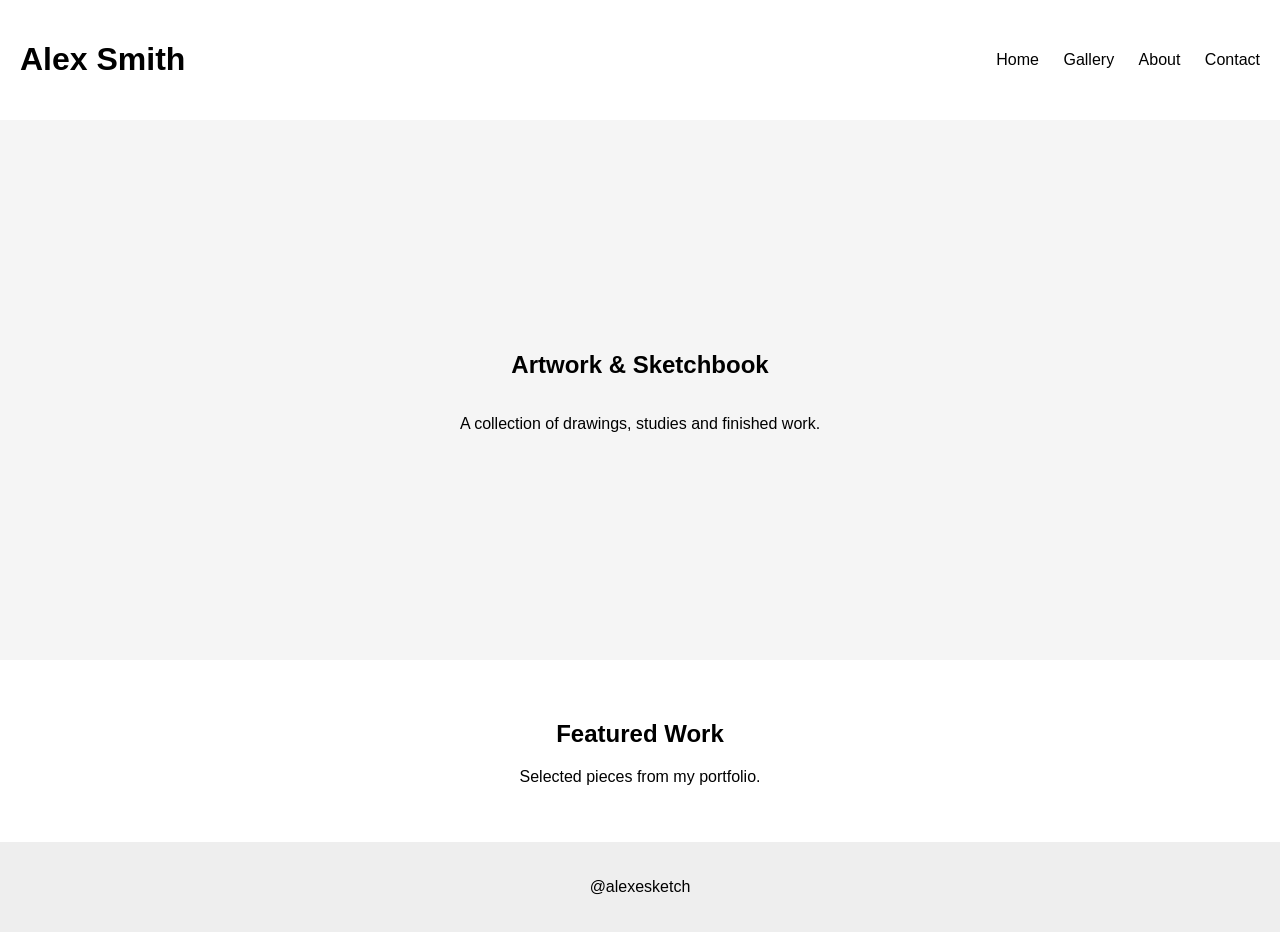
==== index.html @ d4581555 "Update wording on homepage" ====
<!DOCTYPE html>
<html lang="en">

<head>
  <meta charset="UTF-8">
  <title>Alex's Art Portfolio</title>
  <link rel="stylesheet" href="styles.css">
</head>

<body>

<header>
  <h1>Alex Smith</h1>
  <nav>
    <a href="index.html">Home</a>
    <a href="gallery.html">Gallery</a>
    <a href="about.html">About</a>
    <a href="contact.html">Contact</a>
  </nav>
</header>

<section class="hero">
  <h2>Artwork & Sketchbook</h2>
  <p>A collection of drawings, studies and finished work.</p>
</section>

<section class="featured">
  <h2>Featured Work</h2>
  <p>Selected pieces from my portfolio.</p>
</section>

<footer>
  <p>@alexesketch</p>
</footer>

</body>

</html>
---- styles.css ----
body {
  font-family: Arial, sans-serif;
  margin: 0;
}

header {
  display: flex;
  justify-content: space-between;
  align-items: center;
  padding: 20px;
}

nav a {
  margin-left: 20px;
  text-decoration: none;
  color: black;
}

.hero {
  height: 60vh;
  display: flex;
  flex-direction: column;
  justify-content: center;
  align-items: center;
  background: #f5f5f5;
}

.featured {
  padding: 40px;
  text-align: center;
}

footer {
  padding: 20px;
  text-align: center;
  background: #eee;
}
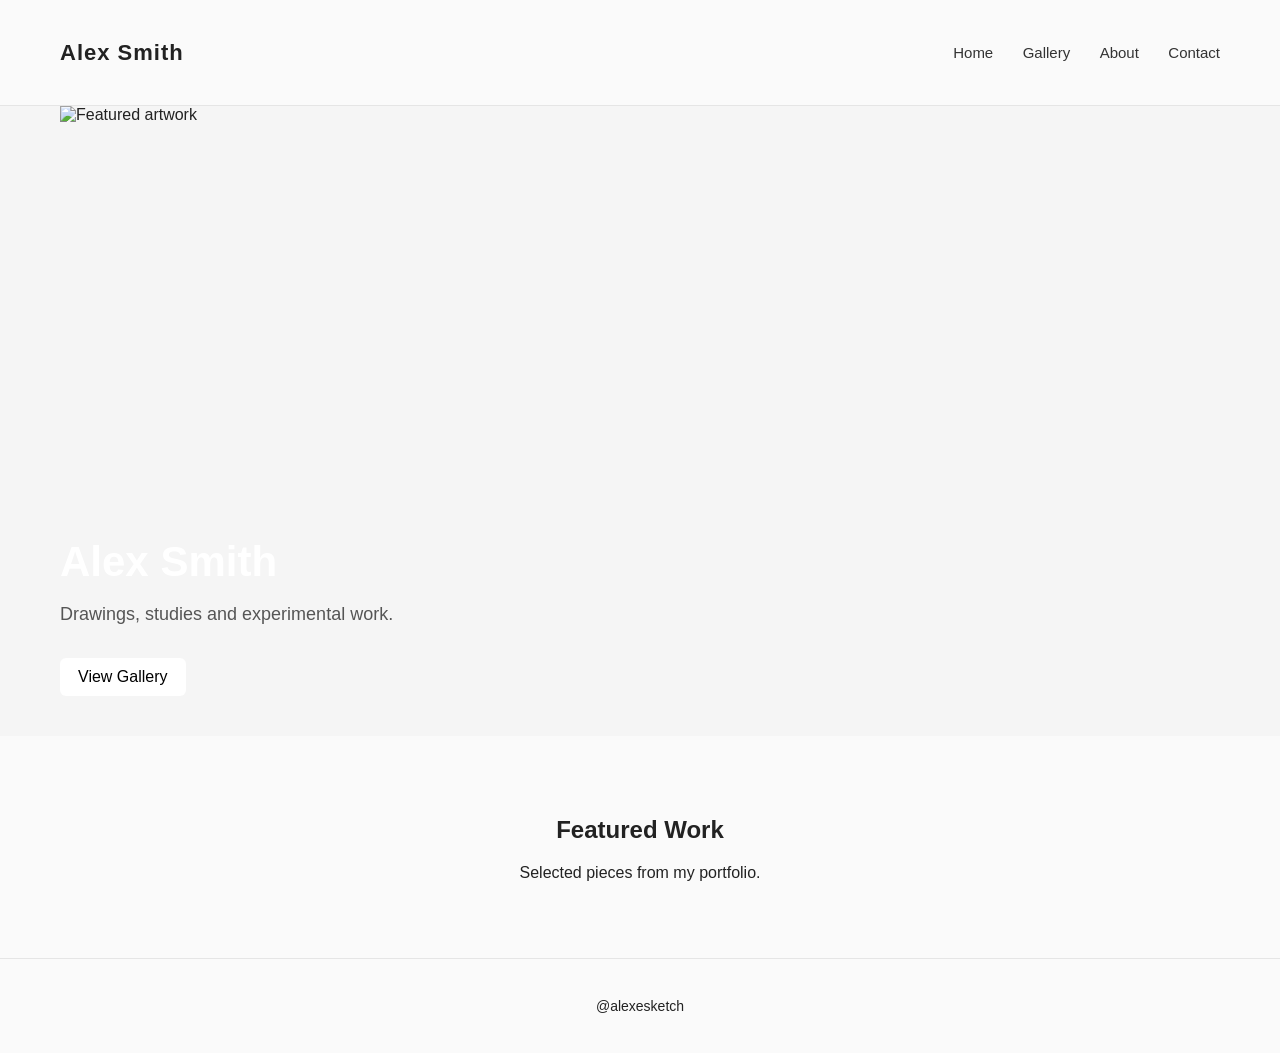
==== commit 4c8fab4b: "Add homepage hero artwork" ====
--- a/index.html
+++ b/index.html
@@ -20,8 +20,13 @@
 </header>
 
 <section class="hero">
-  <h2>Artwork & Sketchbook</h2>
-  <p>A collection of drawings, studies and finished work.</p>
+  <img src="https://picsum.photos/1600/900?random=20" alt="Featured artwork">
+
+  <div class="hero-text">
+    <h2>Alex Smith</h2>
+    <p>Drawings, studies and experimental work.</p>
+    <a href="gallery.html" class="hero-button">View Gallery</a>
+  </div>
 </section>
 
 <section class="featured">
--- a/styles.css
+++ b/styles.css
@@ -1,37 +1,146 @@
+/* Reset some default browser styles */
 body {
+  margin: 0;
   font-family: Arial, sans-serif;
-  margin: 0;
+  color: #222;
+  background-color: #fafafa;
 }
 
+/* Header + navigation */
 header {
   display: flex;
   justify-content: space-between;
   align-items: center;
-  padding: 20px;
+  padding: 25px 60px;
+  border-bottom: 1px solid #e5e5e5;
+}
+
+header h1 {
+  font-size: 22px;
+  letter-spacing: 1px;
 }
 
 nav a {
-  margin-left: 20px;
+  margin-left: 25px;
   text-decoration: none;
-  color: black;
+  color: #333;
+  font-size: 15px;
 }
 
+nav a:hover {
+  color: #000;
+}
+
+/* Hero section */
 .hero {
   height: 60vh;
   display: flex;
   flex-direction: column;
   justify-content: center;
-  align-items: center;
+  padding-left: 60px;
   background: #f5f5f5;
 }
 
+.hero h2 {
+  font-size: 40px;
+  margin-bottom: 10px;
+}
+
+.hero p {
+  font-size: 18px;
+  color: #555;
+}
+
+/* Featured section */
 .featured {
-  padding: 40px;
+  padding: 60px;
   text-align: center;
 }
 
+.featured h2 {
+  margin-bottom: 20px;
+}
+
+/* Footer */
 footer {
-  padding: 20px;
+  padding: 25px;
   text-align: center;
-  background: #eee;
+  font-size: 14px;
+  border-top: 1px solid #e5e5e5;
+}
+/* Page wrapper */
+.page {
+  padding: 40px 60px 80px;
+}
+
+.page-title {
+  margin: 0;
+  font-size: 28px;
+}
+
+.page-subtitle {
+  margin-top: 8px;
+  color: #555;
+}
+
+/* Artsy masonry-style gallery */
+.gallery {
+  margin-top: 30px;
+  columns: 3 260px;     /* number of columns + minimum column width */
+  column-gap: 18px;
+}
+
+.tile {
+  display: inline-block; /* required for column layout */
+  width: 100%;
+  margin: 0 0 18px;
+  border-radius: 12px;
+  overflow: hidden;
+  background: #fff;
+  border: 1px solid #e5e5e5;
+  transition: transform 0.12s ease, box-shadow 0.12s ease;
+}
+
+.tile img {
+  width: 100%;
+  height: auto;          /* key: lets images keep natural heights */
+  display: block;
+}
+
+.tile:hover {
+  transform: translateY(-2px);
+  box-shadow: 0 10px 24px rgba(0,0,0,0.08);
+}
+.hero {
+  position: relative;
+  height: 70vh;
+  overflow: hidden;
+}
+
+.hero img {
+  width: 100%;
+  height: 100%;
+  object-fit: cover;
+}
+
+.hero-text {
+  position: absolute;
+  bottom: 40px;
+  left: 60px;
+  color: white;
+}
+
+.hero-text h2 {
+  font-size: 42px;
+  margin: 0;
+}
+
+.hero-button {
+  display: inline-block;
+  margin-top: 15px;
+  padding: 10px 18px;
+  background: white;
+  color: black;
+  text-decoration: none;
+  border-radius: 6px;
 }
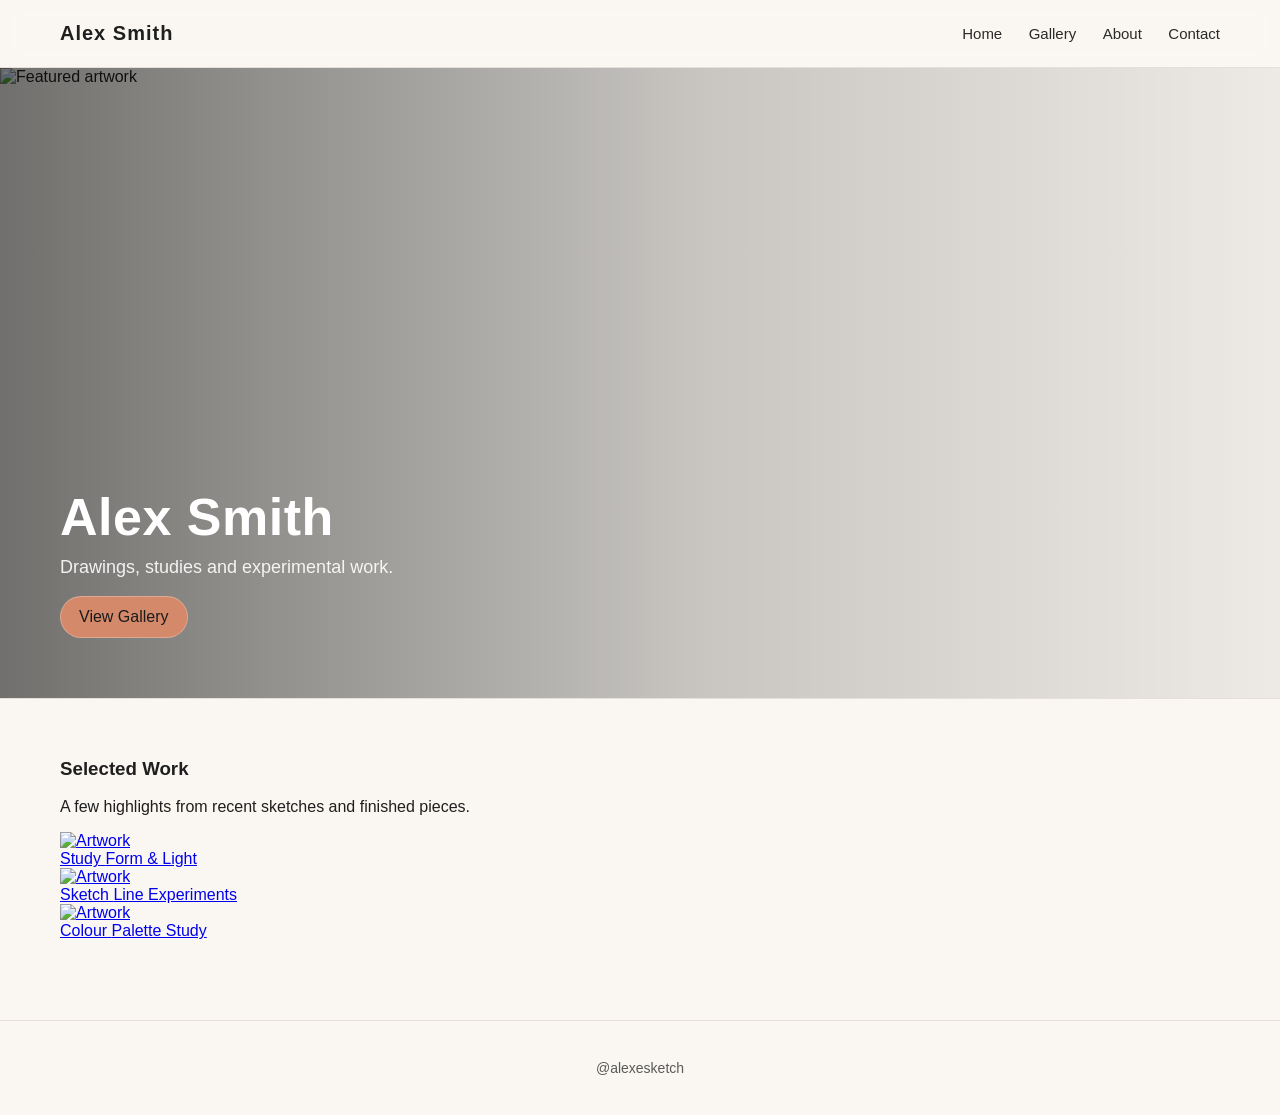
==== commit bb9e661d: "Add featured artwork section to homepage" ====
--- a/index.html
+++ b/index.html
@@ -29,10 +29,42 @@
   </div>
 </section>
 
-<section class="featured">
-  <h2>Featured Work</h2>
-  <p>Selected pieces from my portfolio.</p>
-</section>
+<main class="page">
+
+  <section class="intro">
+    <h3>Selected Work</h3>
+    <p>A few highlights from recent sketches and finished pieces.</p>
+  </section>
+
+  <section class="featured-grid">
+
+    <a class="featured-card" href="gallery.html">
+      <img src="https://picsum.photos/800/900?random=31" alt="Artwork">
+      <div class="cap">
+        <span class="tag">Study</span>
+        <span class="title">Form & Light</span>
+      </div>
+    </a>
+
+    <a class="featured-card" href="gallery.html">
+      <img src="https://picsum.photos/900/700?random=32" alt="Artwork">
+      <div class="cap">
+        <span class="tag">Sketch</span>
+        <span class="title">Line Experiments</span>
+      </div>
+    </a>
+
+    <a class="featured-card" href="gallery.html">
+      <img src="https://picsum.photos/900/1100?random=33" alt="Artwork">
+      <div class="cap">
+        <span class="tag">Colour</span>
+        <span class="title">Palette Study</span>
+      </div>
+    </a>
+
+  </section>
+
+</main>
 
 <footer>
   <p>@alexesketch</p>
--- a/styles.css
+++ b/styles.css
@@ -1,73 +1,115 @@
-/* Reset some default browser styles */
+/* ---- Theme (easy colour control) ---- */
+:root{
+  --bg: #faf7f2;        /* warm paper */
+  --ink: #1f1f1f;
+  --muted: #5a5a5a;
+  --accent: #2f6f6d;    /* deep teal */
+  --accent2: #d48a6a;   /* warm terracotta */
+  --card: #ffffff;
+  --line: #e7e0d8;
+}
+
+/* Reset / base */
 body {
   margin: 0;
   font-family: Arial, sans-serif;
-  color: #222;
-  background-color: #fafafa;
+  color: var(--ink);
+  background-color: var(--bg);
 }
 
-/* Header + navigation */
+/* Header + navigation (sticky + sits above hero) */
 header {
   display: flex;
   justify-content: space-between;
   align-items: center;
-  padding: 25px 60px;
-  border-bottom: 1px solid #e5e5e5;
+  padding: 22px 60px;
+  position: sticky;
+  top: 0;
+  z-index: 10;
+
+  background: rgba(250, 247, 242, 0.88);
+  backdrop-filter: blur(10px);
+  border-bottom: 1px solid var(--line);
 }
 
 header h1 {
-  font-size: 22px;
+  font-size: 20px;
   letter-spacing: 1px;
+  margin: 0;
 }
 
 nav a {
-  margin-left: 25px;
+  margin-left: 22px;
   text-decoration: none;
-  color: #333;
+  color: #2a2a2a;
   font-size: 15px;
 }
 
 nav a:hover {
-  color: #000;
+  color: var(--accent);
 }
 
-/* Hero section */
+/* Hero section (single definition, no overlap, more artsy) */
 .hero {
-  height: 60vh;
-  display: flex;
-  flex-direction: column;
-  justify-content: center;
-  padding-left: 60px;
-  background: #f5f5f5;
+  position: relative;
+  height: 70vh;
+  min-height: 420px;
+  overflow: hidden;
+  border-bottom: 1px solid var(--line);
 }
 
-.hero h2 {
-  font-size: 40px;
-  margin-bottom: 10px;
+.hero img {
+  width: 100%;
+  height: 100%;
+  object-fit: cover;
+  display: block;
 }
 
-.hero p {
-  font-size: 18px;
-  color: #555;
+/* overlay so text is readable */
+.hero::after{
+  content:"";
+  position:absolute;
+  inset:0;
+  background: linear-gradient(
+    90deg,
+    rgba(0,0,0,0.55) 0%,
+    rgba(0,0,0,0.20) 55%,
+    rgba(0,0,0,0.05) 100%
+  );
 }
 
-/* Featured section */
-.featured {
-  padding: 60px;
-  text-align: center;
+.hero-text {
+  position: absolute;
+  left: 60px;
+  bottom: 60px;
+  z-index: 1;
+  color: white;
+  max-width: 560px;
 }
 
-.featured h2 {
-  margin-bottom: 20px;
+.hero-text h2 {
+  font-size: 52px;
+  margin: 0;
+  letter-spacing: 0.5px;
 }
 
-/* Footer */
-footer {
-  padding: 25px;
-  text-align: center;
-  font-size: 14px;
-  border-top: 1px solid #e5e5e5;
+.hero-text p {
+  font-size: 18px;
+  margin: 10px 0 0;
+  color: rgba(255,255,255,0.9);
 }
+
+.hero-button {
+  display: inline-block;
+  margin-top: 18px;
+  padding: 11px 18px;
+  background: var(--accent2);
+  color: #1b1b1b;
+  text-decoration: none;
+  border-radius: 999px;
+  border: 1px solid rgba(255,255,255,0.25);
+}
+
 /* Page wrapper */
 .page {
   padding: 40px 60px 80px;
@@ -80,7 +122,7 @@
 
 .page-subtitle {
   margin-top: 8px;
-  color: #555;
+  color: var(--muted);
 }
 
 /* Artsy masonry-style gallery */
@@ -96,8 +138,8 @@
   margin: 0 0 18px;
   border-radius: 12px;
   overflow: hidden;
-  background: #fff;
-  border: 1px solid #e5e5e5;
+  background: var(--card);
+  border: 1px solid var(--line);
   transition: transform 0.12s ease, box-shadow 0.12s ease;
 }
 
@@ -111,36 +153,24 @@
   transform: translateY(-2px);
   box-shadow: 0 10px 24px rgba(0,0,0,0.08);
 }
-.hero {
-  position: relative;
-  height: 70vh;
-  overflow: hidden;
+
+/* Footer */
+footer {
+  padding: 25px;
+  text-align: center;
+  font-size: 14px;
+  border-top: 1px solid var(--line);
+  color: var(--muted);
 }
 
-.hero img {
-  width: 100%;
-  height: 100%;
-  object-fit: cover;
+/* Responsive tweaks */
+@media (max-width: 900px) {
+  header { padding: 18px 24px; }
+  .page { padding: 28px 24px 60px; }
+  .hero-text { left: 24px; bottom: 28px; }
+  .hero-text h2 { font-size: 38px; }
 }
 
-.hero-text {
-  position: absolute;
-  bottom: 40px;
-  left: 60px;
-  color: white;
-}
-
-.hero-text h2 {
-  font-size: 42px;
-  margin: 0;
-}
-
-.hero-button {
-  display: inline-block;
-  margin-top: 15px;
-  padding: 10px 18px;
-  background: white;
-  color: black;
-  text-decoration: none;
-  border-radius: 6px;
+@media (max-width: 520px) {
+  nav a { margin-left: 14px; }
 }
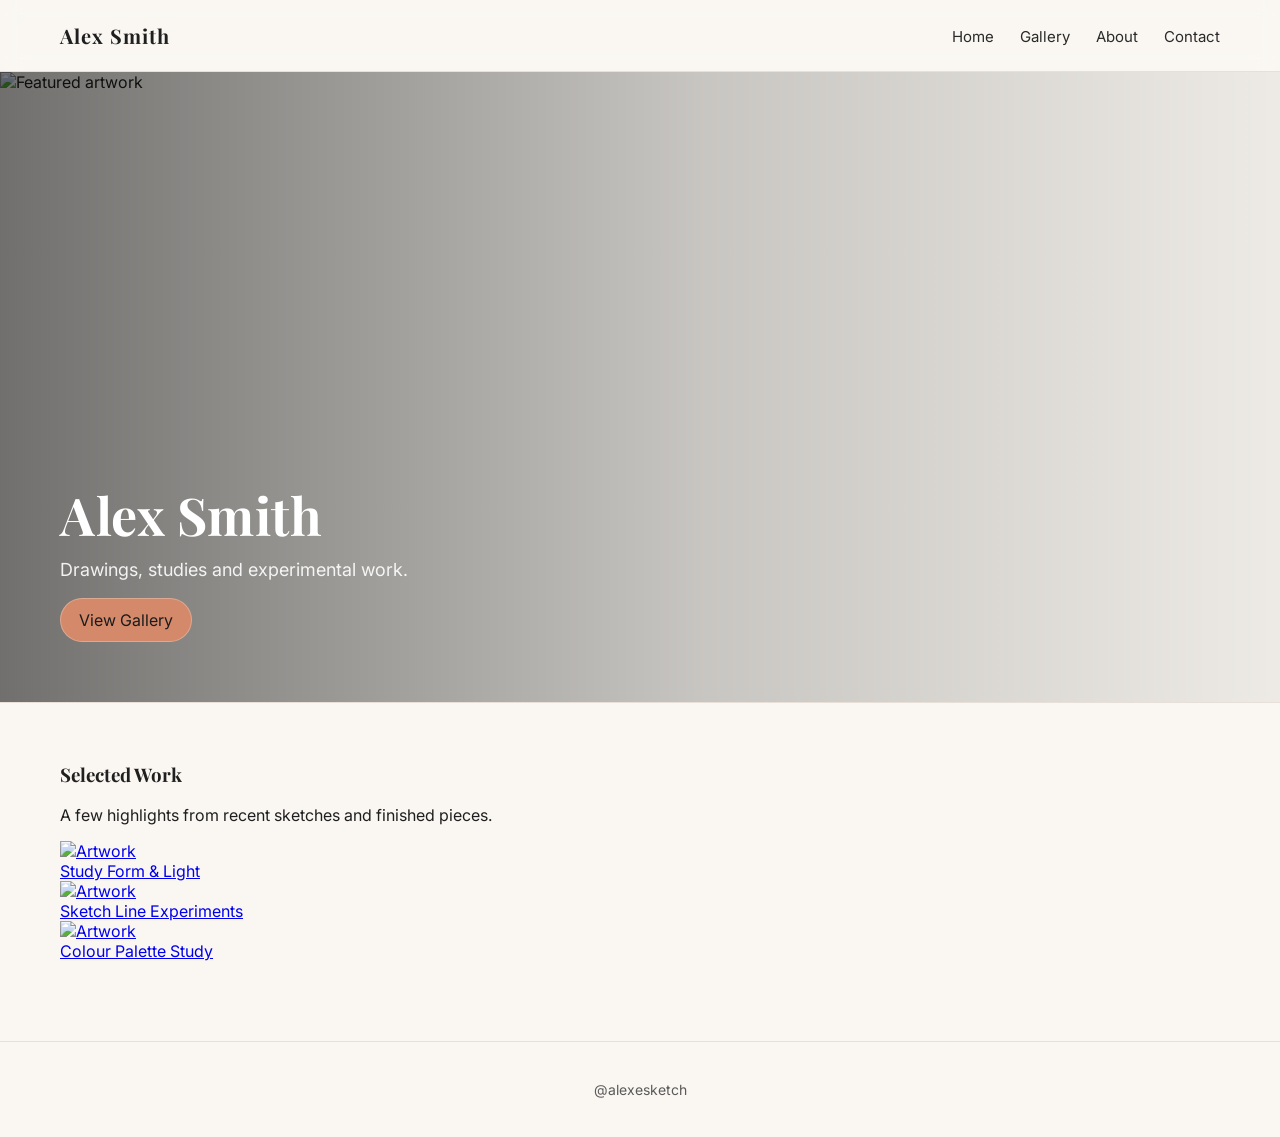
==== commit a96e687d: "Add portfolio typography" ====
--- a/index.html
+++ b/index.html
@@ -4,7 +4,12 @@
 <head>
   <meta charset="UTF-8">
   <title>Alex's Art Portfolio</title>
-  <link rel="stylesheet" href="styles.css">
+  <link rel="preconnect" href="https://fonts.googleapis.com">
+<link rel="preconnect" href="https://fonts.gstatic.com" crossorigin>
+
+<link href="https://fonts.googleapis.com/css2?family=Inter:wght@300;400;500&family=Playfair+Display:wght@500;600&display=swap" rel="stylesheet">
+
+<link rel="stylesheet" href="styles.css">
 </head>
 
 <body>
--- a/styles.css
+++ b/styles.css
@@ -12,11 +12,13 @@
 /* Reset / base */
 body {
   margin: 0;
-  font-family: Arial, sans-serif;
+  font-family: 'Inter', sans-serif;
   color: var(--ink);
   background-color: var(--bg);
 }
-
+h1, h2, h3 {
+  font-family: 'Playfair Display', serif;
+}
 /* Header + navigation (sticky + sits above hero) */
 header {
   display: flex;
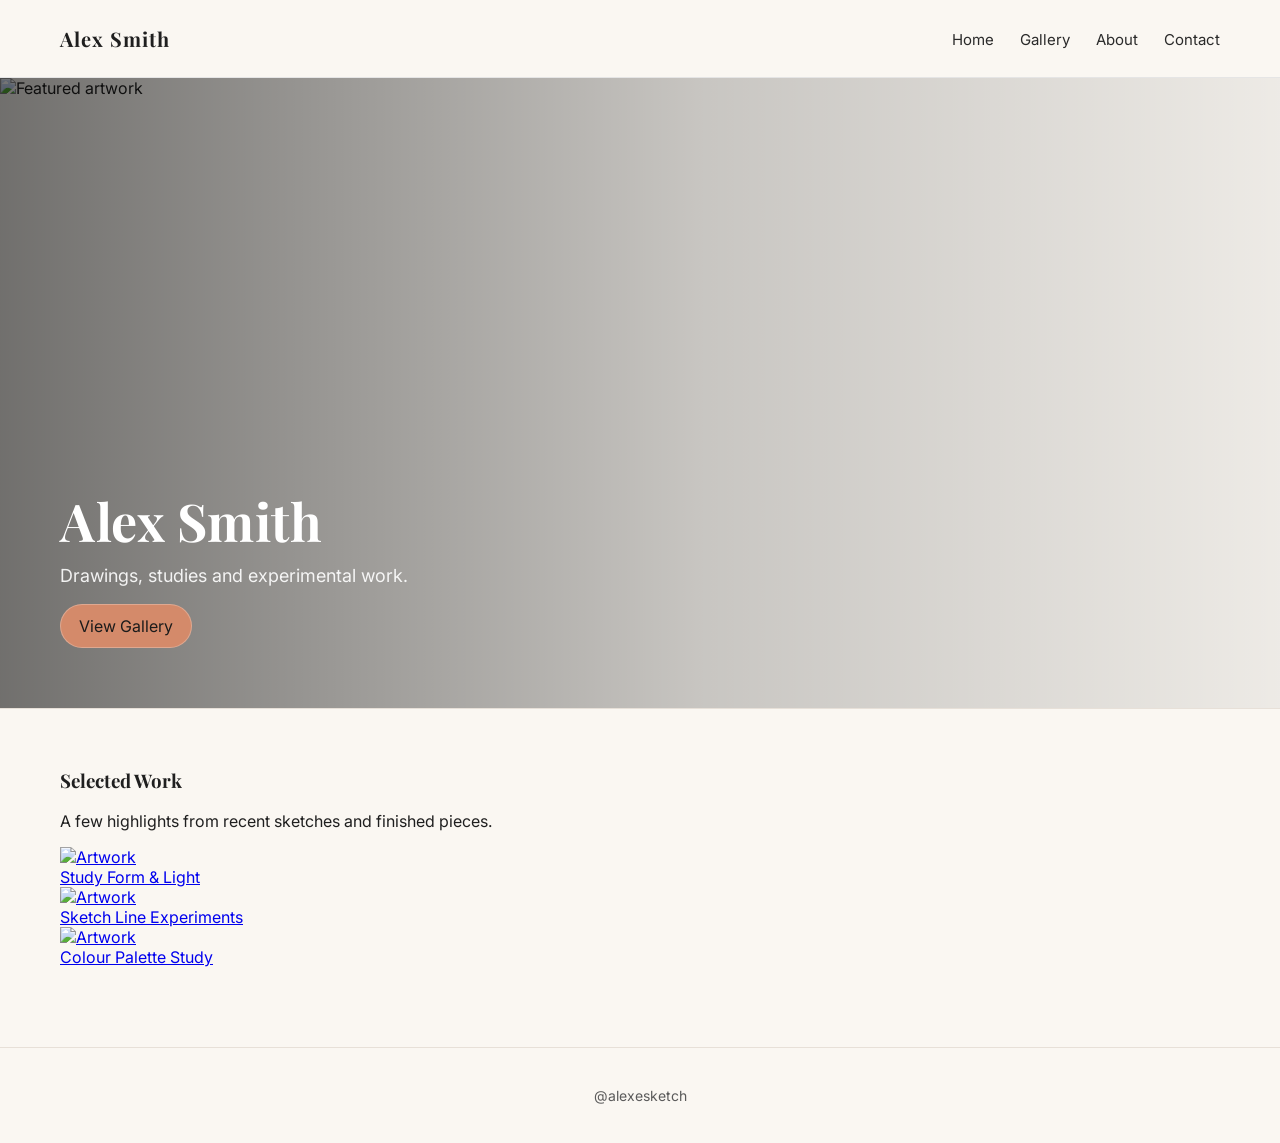
==== commit 39ba9e80: "Improve gallery presentation with gallery-wall styling" ====
--- a/index.html
+++ b/index.html
@@ -9,7 +9,7 @@
 
 <link href="https://fonts.googleapis.com/css2?family=Inter:wght@300;400;500&family=Playfair+Display:wght@500;600&display=swap" rel="stylesheet">
 
-<link rel="stylesheet" href="styles.css">
+<link rel="stylesheet" href="./styles.css?v=2">
 </head>
 
 <body>
--- a/styles.css
+++ b/styles.css
@@ -24,14 +24,8 @@
   display: flex;
   justify-content: space-between;
   align-items: center;
-  padding: 22px 60px;
-  position: sticky;
-  top: 0;
-  z-index: 10;
-
-  background: rgba(250, 247, 242, 0.88);
-  backdrop-filter: blur(10px);
-  border-bottom: 1px solid var(--line);
+  padding: 25px 60px;
+  border-bottom: 1px solid #e5e5e5;
 }
 
 header h1 {
@@ -175,4 +169,86 @@
 
 @media (max-width: 520px) {
   nav a { margin-left: 14px; }
+}
+/* ---------------- LIGHTBOX ---------------- */
+
+/* ---------------- LIGHTBOX ---------------- */
+
+.lightbox{
+  position: fixed;
+  inset: 0;
+  display: none;
+  align-items: center;
+  justify-content: center;
+  padding: 28px;
+  background: rgba(10,10,10,0.85);
+  z-index: 9999;
+}
+
+.lightbox.is-open{
+  display: flex;
+}
+
+.lb-figure{
+  margin: 0;
+  max-width: min(1100px, 92vw);
+  max-height: 86vh;
+  display: flex;
+  flex-direction: column;
+  gap: 12px;
+}
+
+#lbImg{
+  width: 100%;
+  height: auto;
+  max-height: 78vh;
+  object-fit: contain;
+  border-radius: 12px;
+  box-shadow: 0 20px 60px rgba(0,0,0,0.35);
+}
+
+#lbCaption {
+  color: rgba(255,255,255,0.85);
+  text-align: center;
+  font-size: 14px;
+  margin-top: 10px;
+  letter-spacing: 0.5px;
+}
+
+
+.lb-btn{
+  position: absolute;
+  border: none;
+  background: rgba(255,255,255,0.12);
+  color: white;
+  width: 44px;
+  height: 44px;
+  border-radius: 999px;
+  font-size: 28px;
+  line-height: 44px;
+  cursor: pointer;
+  transition: transform 0.12s ease, background 0.12s ease;
+}
+
+.lb-btn:hover{
+  background: rgba(255,255,255,0.20);
+  transform: translateY(-1px);
+}
+
+.lb-close{ top: 18px; right: 18px; font-size: 30px; }
+.lb-prev{ left: 18px; top: 50%; transform: translateY(-50%); }
+.lb-next{ right: 18px; top: 50%; transform: translateY(-50%); }
+
+@media (max-width: 700px){
+  .lb-prev, .lb-next{ display: none; }
+}
+
+.lightbox {
+  opacity: 0;
+  transition: opacity 0.25s ease;
+}
+
+.lightbox.is-open {
+  display: flex;
+  opacity: 1;
 }
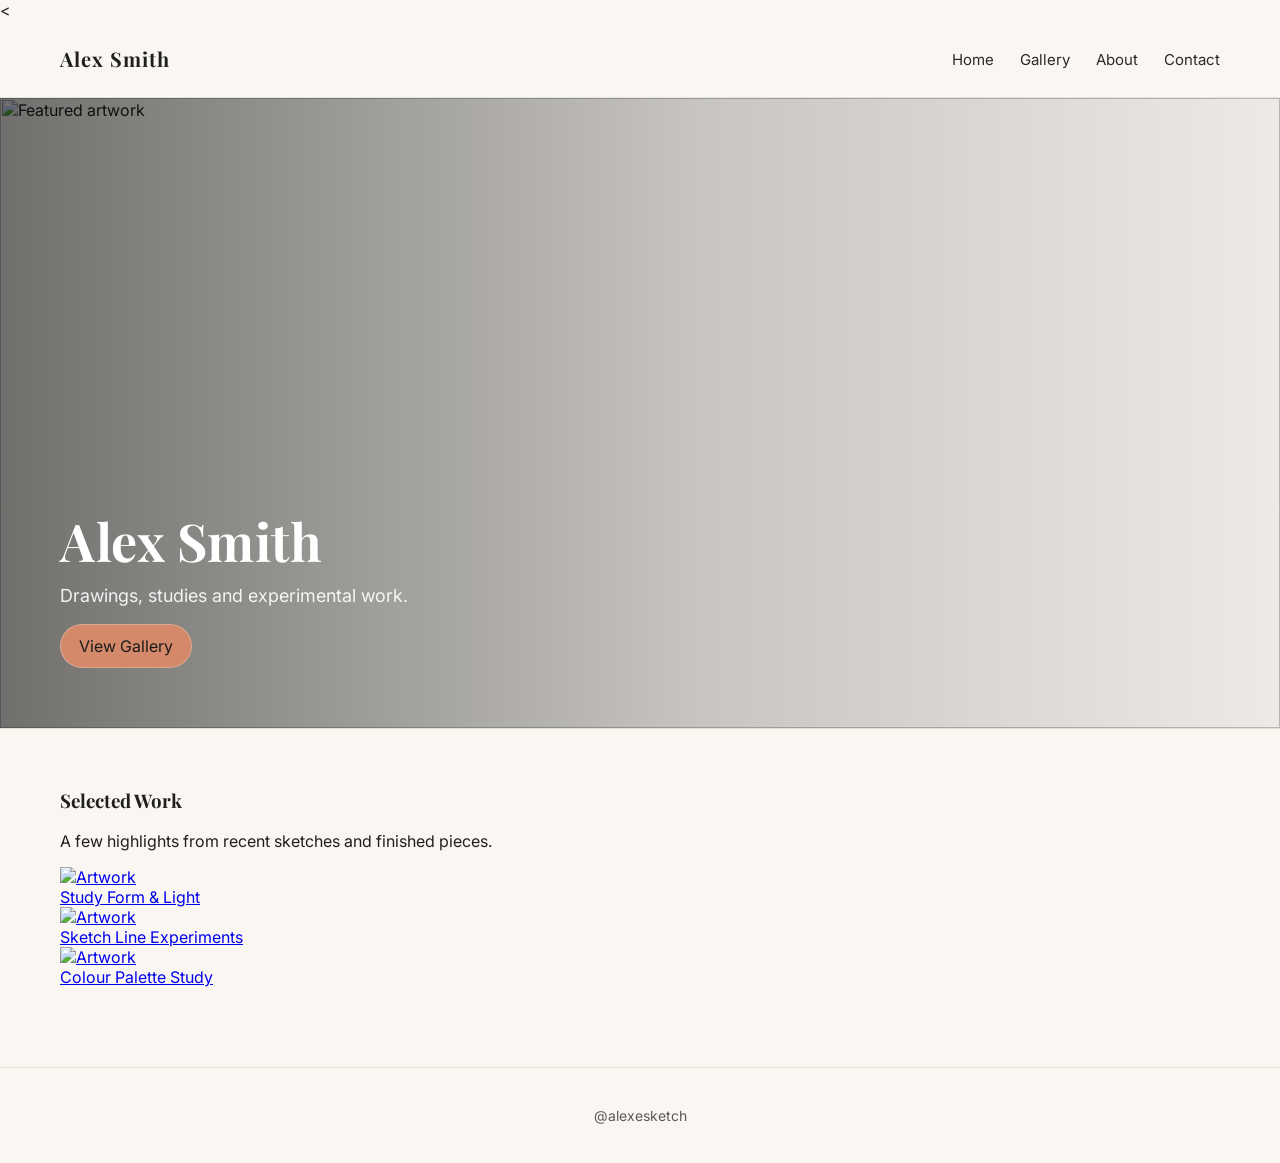
==== commit 1372ddf8: "Improve homepage with curated selected works section" ====
--- a/index.html
+++ b/index.html
@@ -1,15 +1,16 @@
-<!DOCTYPE html>
+<<!DOCTYPE html>
 <html lang="en">
 
 <head>
   <meta charset="UTF-8">
   <title>Alex's Art Portfolio</title>
+
   <link rel="preconnect" href="https://fonts.googleapis.com">
-<link rel="preconnect" href="https://fonts.gstatic.com" crossorigin>
+  <link rel="preconnect" href="https://fonts.gstatic.com" crossorigin>
 
-<link href="https://fonts.googleapis.com/css2?family=Inter:wght@300;400;500&family=Playfair+Display:wght@500;600&display=swap" rel="stylesheet">
+  <link href="https://fonts.googleapis.com/css2?family=Inter:wght@300;400;500&family=Playfair+Display:wght@500;600&display=swap" rel="stylesheet">
 
-<link rel="stylesheet" href="./styles.css?v=2">
+  <link rel="stylesheet" href="./styles.css?v=2">
 </head>
 
 <body>
@@ -41,31 +42,35 @@
     <p>A few highlights from recent sketches and finished pieces.</p>
   </section>
 
-  <section class="featured-grid">
+  <section class="featured">
 
-    <a class="featured-card" href="gallery.html">
-      <img src="https://picsum.photos/800/900?random=31" alt="Artwork">
-      <div class="cap">
-        <span class="tag">Study</span>
-        <span class="title">Form & Light</span>
-      </div>
-    </a>
+    <div class="featured-grid">
 
-    <a class="featured-card" href="gallery.html">
-      <img src="https://picsum.photos/900/700?random=32" alt="Artwork">
-      <div class="cap">
-        <span class="tag">Sketch</span>
-        <span class="title">Line Experiments</span>
-      </div>
-    </a>
+      <a class="featured-card" href="gallery.html">
+        <img src="https://picsum.photos/800/900?random=31" alt="Artwork">
+        <div class="cap">
+          <span class="tag">Study</span>
+          <span class="title">Form & Light</span>
+        </div>
+      </a>
 
-    <a class="featured-card" href="gallery.html">
-      <img src="https://picsum.photos/900/1100?random=33" alt="Artwork">
-      <div class="cap">
-        <span class="tag">Colour</span>
-        <span class="title">Palette Study</span>
-      </div>
-    </a>
+      <a class="featured-card" href="gallery.html">
+        <img src="https://picsum.photos/900/700?random=32" alt="Artwork">
+        <div class="cap">
+          <span class="tag">Sketch</span>
+          <span class="title">Line Experiments</span>
+        </div>
+      </a>
+
+      <a class="featured-card" href="gallery.html">
+        <img src="https://picsum.photos/900/1100?random=33" alt="Artwork">
+        <div class="cap">
+          <span class="tag">Colour</span>
+          <span class="title">Palette Study</span>
+        </div>
+      </a>
+
+    </div>
 
   </section>
 
@@ -76,5 +81,4 @@
 </footer>
 
 </body>
-
 </html>
